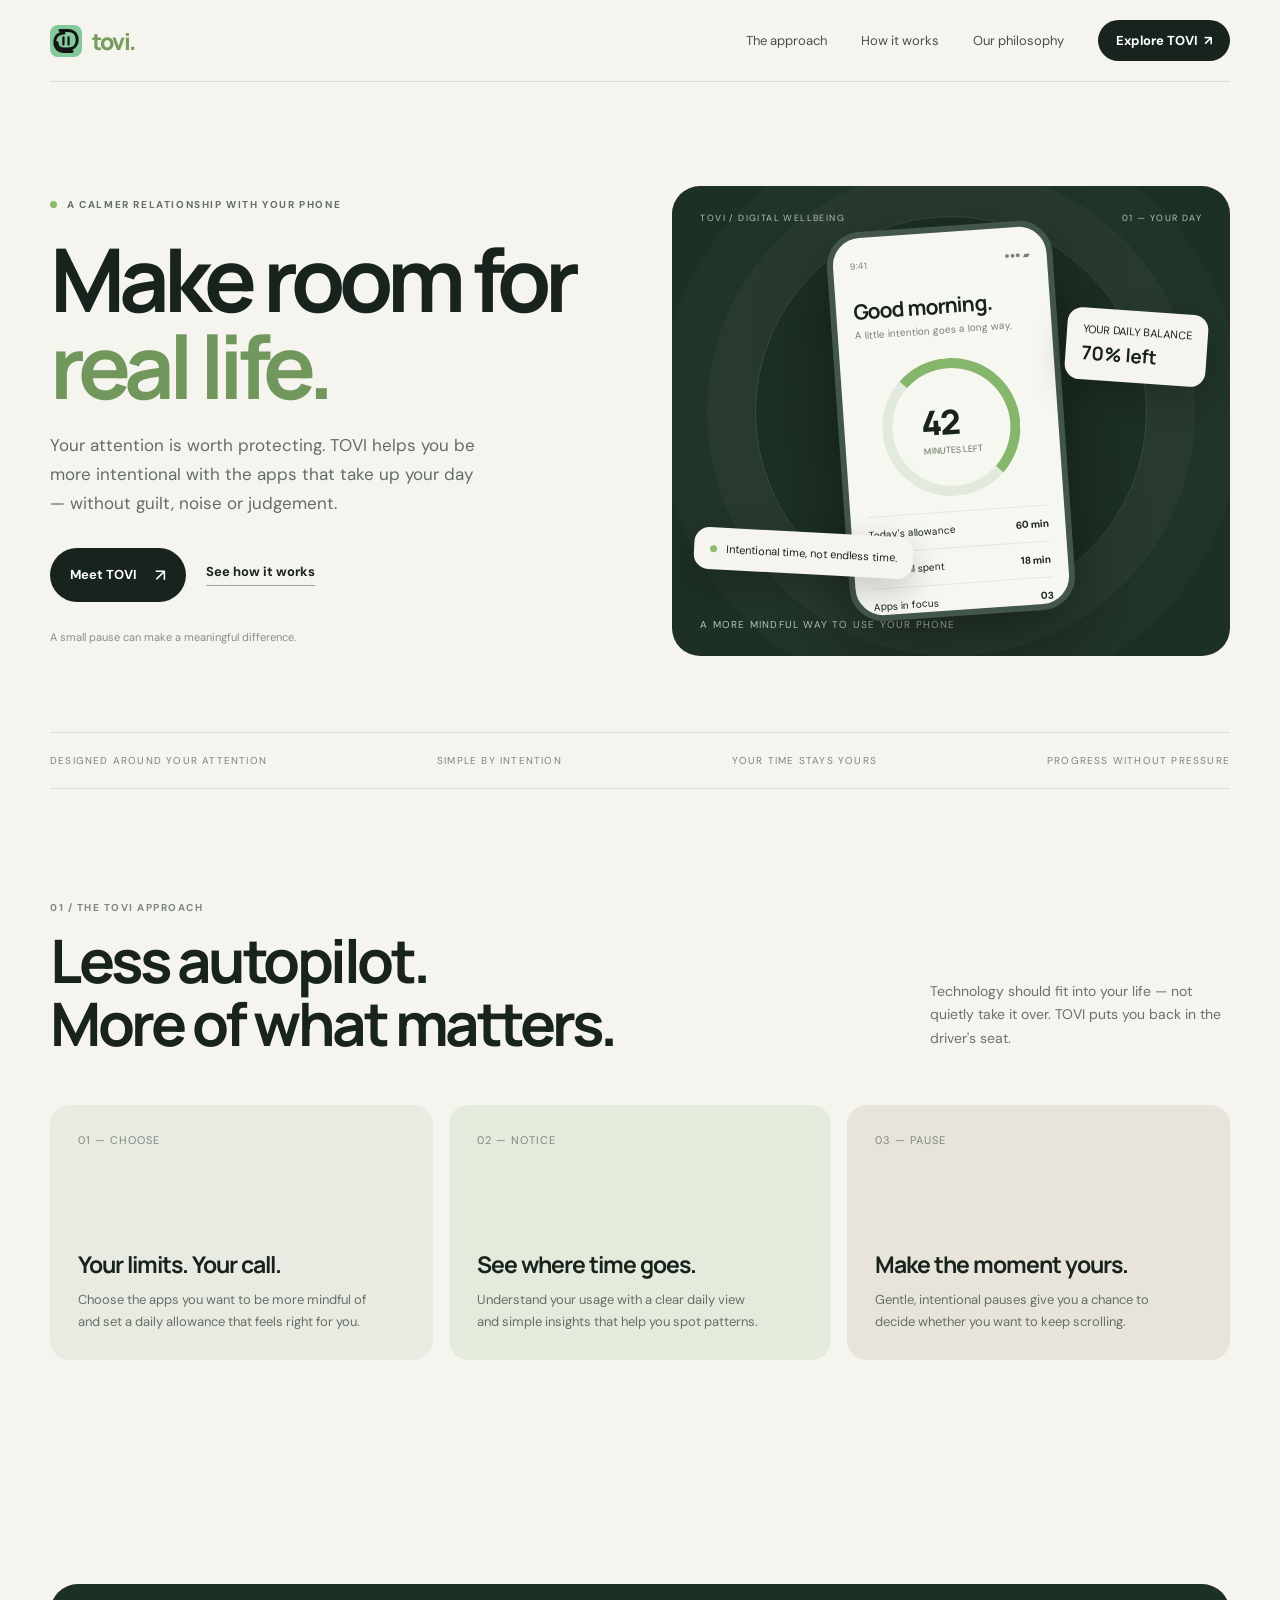
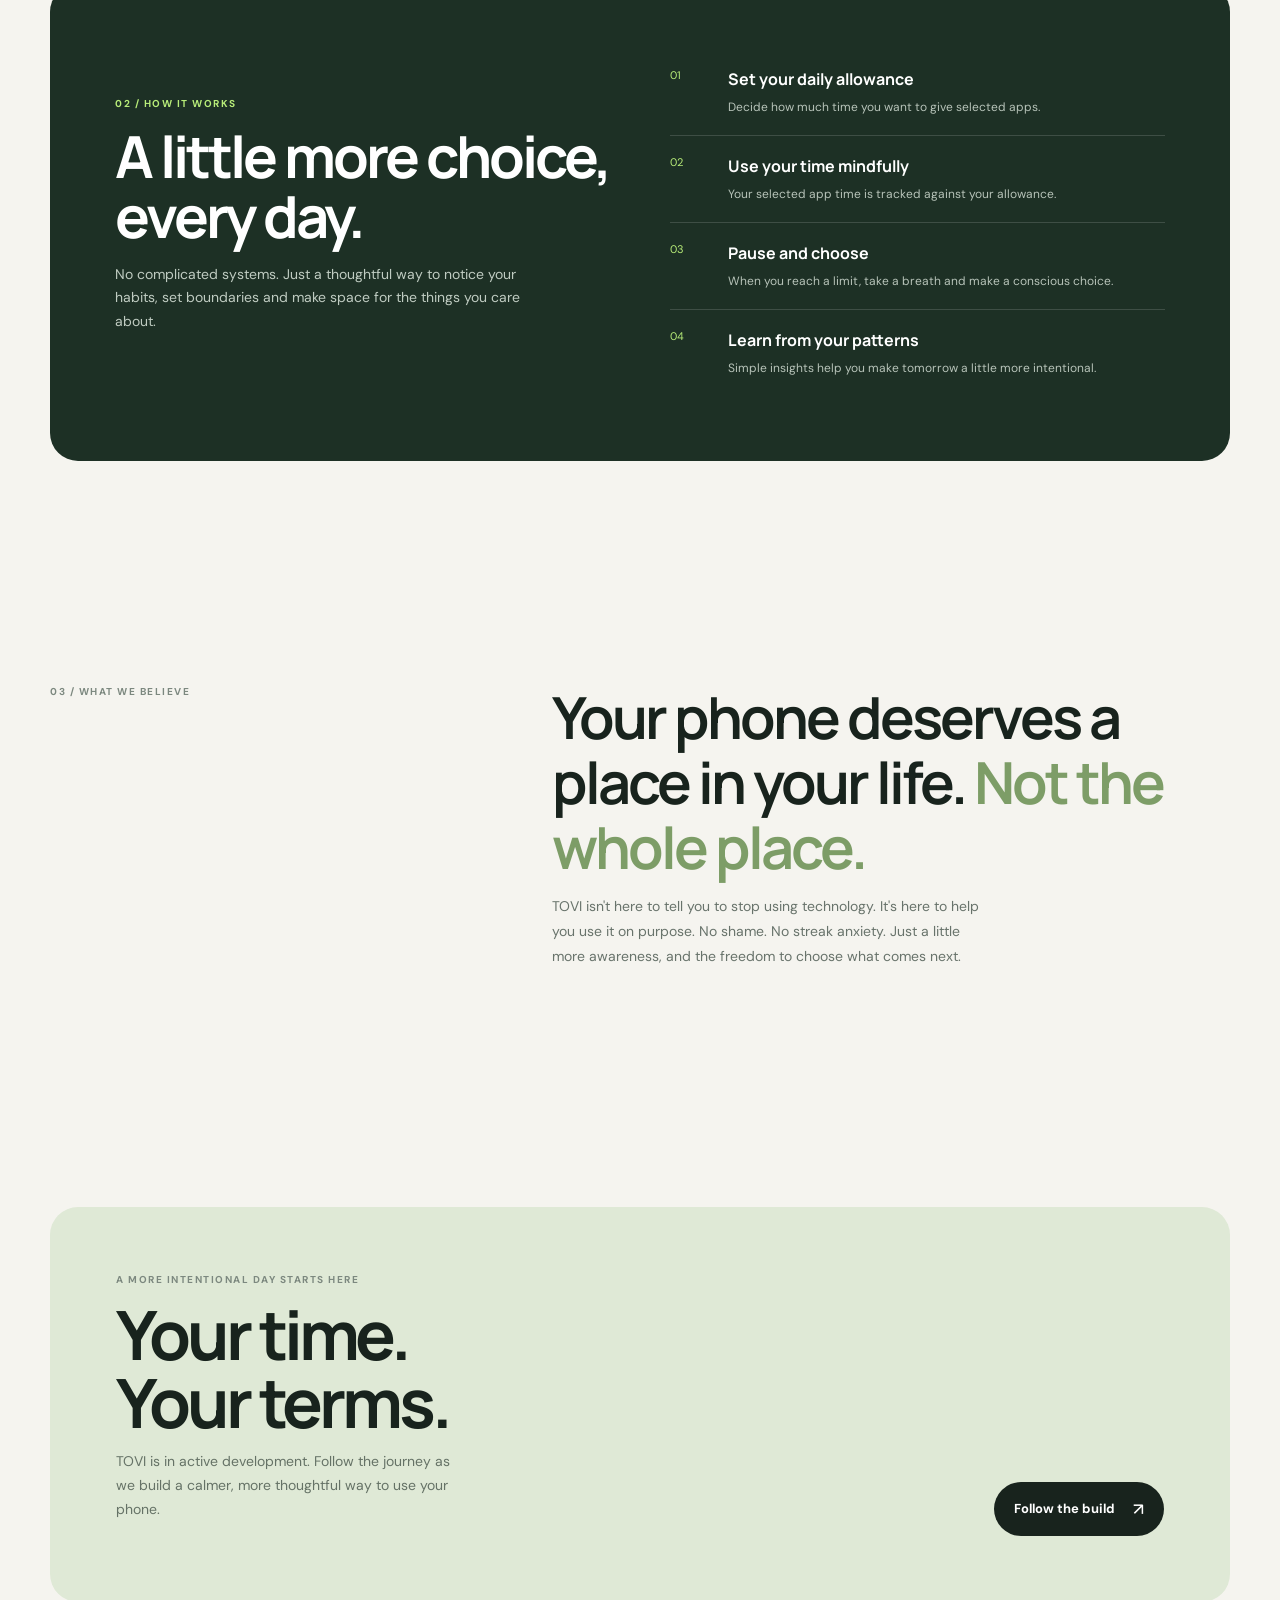
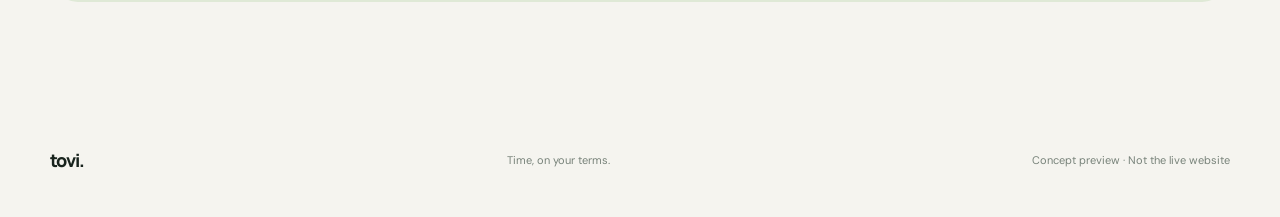
==== concepts/rilo-inspired/index.html @ cfcc13c3 "Add separate Rilo-inspired TOVI website concept preview" ====
<!doctype html>
<html lang="en">
<head>
<meta charset="utf-8"><meta name="viewport" content="width=device-width,initial-scale=1">
<meta name="theme-color" content="#f5f4ef">
<title>TOVI — Time, on your terms.</title>
<link rel="preconnect" href="https://fonts.googleapis.com"><link rel="preconnect" href="https://fonts.gstatic.com" crossorigin>
<link href="https://fonts.googleapis.com/css2?family=DM+Sans:wght@400;500;600;700&family=Manrope:wght@400;500;600;700;800&display=swap" rel="stylesheet">
<style>
:root{--paper:#f5f4ef;--ink:#18231d;--muted:#68736b;--line:#dcded6;--green:#b8ed79;--deep:#1d3025;--white:#fffefa;--orange:#df805a;--display:Manrope,sans-serif;--body:"DM Sans",sans-serif}
*{box-sizing:border-box}html{scroll-behavior:smooth}body{margin:0;background:var(--paper);color:var(--ink);font-family:var(--body);-webkit-font-smoothing:antialiased}a{color:inherit;text-decoration:none}.wrap{width:min(1180px,calc(100% - 64px));margin:auto}
header{height:82px;display:flex;align-items:center;justify-content:space-between;border-bottom:1px solid var(--line)}.brand{display:flex;align-items:center;gap:10px;font:800 23px var(--display);letter-spacing:-1.4px}.brand img{width:32px;height:32px}.brand span{color:#789c5c}.nav{display:flex;align-items:center;gap:34px;font-size:13px;color:#465149}.nav .cta{padding:12px 18px;background:var(--ink);color:white;border-radius:999px;font-weight:700}
.hero{padding:86px 0 58px;display:grid;grid-template-columns:1.02fr .98fr;gap:42px;align-items:center;min-height:650px}.eyebrow{display:flex;align-items:center;gap:10px;text-transform:uppercase;font-size:10px;font-weight:700;letter-spacing:1.6px;color:#627066}.dot{width:7px;height:7px;background:#8dbb65;border-radius:50%}.hero h1{font:700 clamp(54px,7vw,88px)/.99 var(--display);letter-spacing:-6px;margin:24px 0 22px;max-width:650px}.hero h1 em{font-style:normal;color:#72975c}.hero-copy>p{font-size:17px;line-height:1.7;color:#626e65;max-width:440px;margin:0 0 30px}.actions{display:flex;align-items:center;gap:20px}.button{display:inline-flex;align-items:center;gap:18px;background:var(--ink);color:white;padding:16px 20px;border-radius:999px;font-size:13px;font-weight:700}.button b{font-size:17px;font-weight:500}.text-link{font-size:13px;font-weight:700;border-bottom:1px solid #9ba59b;padding-bottom:5px}.hero-note{font-size:11px;color:#849087;margin-top:28px}
.visual{background:var(--deep);border-radius:28px;min-height:470px;position:relative;overflow:hidden;padding:28px;color:white;display:flex;align-items:center;justify-content:center}.visual:before{content:"";position:absolute;width:390px;height:390px;border:1px solid #ffffff20;border-radius:50%;left:50%;top:48%;transform:translate(-50%,-50%);box-shadow:0 0 0 48px #ffffff08,0 0 0 96px #ffffff05}.visual-label{position:absolute;top:26px;left:28px;right:28px;display:flex;justify-content:space-between;color:#b6c4b8;font-size:9px;letter-spacing:1.4px}.phone{width:226px;height:390px;background:#f7f7f1;border:6px solid #43564a;border-radius:34px;position:relative;z-index:1;color:var(--ink);padding:22px 17px;box-shadow:0 25px 70px #0006;transform:rotate(-4deg)}.phone-top{display:flex;justify-content:space-between;font-size:9px;color:#778278}.phone h3{font:700 21px var(--display);letter-spacing:-.8px;margin:25px 0 4px}.phone .sub{font-size:10px;color:#758078}.ring{width:138px;height:138px;border-radius:50%;border:10px solid #e2e9dd;border-top-color:#86b66b;border-right-color:#86b66b;margin:22px auto 15px;display:grid;place-items:center}.ring strong{font:800 34px var(--display);letter-spacing:-2px}.ring small{display:block;font:500 9px var(--body);color:#748071;text-align:center;letter-spacing:0}.mini-row{display:flex;justify-content:space-between;padding:11px 0;border-top:1px solid #e3e7df;font-size:10px}.mini-row b{font-weight:700}.visual-caption{position:absolute;bottom:25px;left:28px;font-size:10px;letter-spacing:1.2px;color:#b6c4b8}.float-card{position:absolute;z-index:2;background:#f5f4ef;color:var(--ink);padding:14px 16px;border-radius:15px;box-shadow:0 12px 35px #0003;font-size:11px}.float-card strong{display:block;font:700 19px var(--display);margin-top:4px}.float-one{right:23px;top:125px;transform:rotate(4deg)}.float-two{left:22px;bottom:82px;transform:rotate(3deg)}.float-two i{display:inline-block;width:7px;height:7px;background:#8fbd70;border-radius:50%;margin-right:6px}
.trust{border-top:1px solid var(--line);border-bottom:1px solid var(--line);padding:21px 0;display:flex;justify-content:space-between;gap:20px;color:#7a857d;font-size:10px;letter-spacing:1.2px;text-transform:uppercase}
.section{padding:112px 0}.section-head{display:flex;justify-content:space-between;align-items:end;gap:30px;margin-bottom:50px}.kicker{font-size:10px;letter-spacing:1.5px;color:#7c887f;text-transform:uppercase;font-weight:700}.section h2{font:700 clamp(38px,5vw,60px)/1.05 var(--display);letter-spacing:-3.5px;margin:15px 0 0;max-width:650px}.section-head>p{max-width:300px;color:#68736b;line-height:1.7;font-size:14px;margin:0 0 4px}
.features{display:grid;grid-template-columns:repeat(3,1fr);gap:16px}.feature{background:#e9ebe3;border-radius:20px;padding:28px;min-height:255px;display:flex;flex-direction:column;justify-content:space-between}.feature:nth-child(2){background:#e4ebdc}.feature:nth-child(3){background:#e8e4db}.feature .num{font-size:11px;color:#7a887d;letter-spacing:1px}.feature h3{font:700 23px var(--display);letter-spacing:-1px;margin:0 0 9px}.feature p{font-size:13px;line-height:1.65;color:#657067;margin:0;max-width:290px}
.dark-band{background:var(--deep);color:white;border-radius:28px;padding:65px;display:grid;grid-template-columns:1fr 1fr;gap:60px;align-items:center}.dark-band h2{font:700 clamp(38px,5vw,58px)/1.04 var(--display);letter-spacing:-3px;margin:16px 0}.dark-band p{color:#c0ccc2;line-height:1.7;font-size:14px;max-width:420px}.steps{display:grid;gap:0}.step{display:grid;grid-template-columns:42px 1fr;gap:16px;padding:19px 0;border-bottom:1px solid #ffffff25}.step:last-child{border:0}.step span{color:#b8ed79;font-size:11px}.step strong{display:block;font:700 16px var(--display);margin-bottom:5px}.step small{color:#b7c3b9;font-size:12px;line-height:1.5}
.manifesto{display:grid;grid-template-columns:.8fr 1.2fr;gap:50px;align-items:start}.manifesto blockquote{margin:0;font:650 clamp(35px,5vw,58px)/1.12 var(--display);letter-spacing:-3px}.manifesto blockquote em{font-style:normal;color:#7d9d67}.manifesto p{color:#68736b;line-height:1.8;font-size:14px;max-width:430px;margin-top:14px}
.bottom{background:#dfe9d6;border-radius:28px;padding:66px;display:flex;align-items:end;justify-content:space-between;gap:30px}.bottom h2{font:700 clamp(42px,6vw,68px)/1 var(--display);letter-spacing:-4px;margin:14px 0 0;max-width:620px}.bottom p{color:#657266;font-size:14px;line-height:1.7;max-width:350px}
footer{padding:34px 0 45px;display:flex;justify-content:space-between;align-items:center;color:#778279;font-size:11px}.footer-brand{font:800 18px var(--display);color:var(--ink);letter-spacing:-1px}
@media(max-width:800px){.wrap{width:min(100% - 36px,600px)}header{height:70px}.nav a:not(.cta){display:none}.hero{padding:60px 0 40px;grid-template-columns:1fr;gap:40px;min-height:0}.hero h1{letter-spacing:-4px}.visual{min-height:440px}.trust{flex-wrap:wrap;justify-content:center;text-align:center}.section{padding:78px 0}.section-head{display:block}.section-head>p{margin-top:18px}.features{grid-template-columns:1fr}.feature{min-height:205px}.dark-band{padding:34px 26px;grid-template-columns:1fr;gap:30px}.manifesto{grid-template-columns:1fr;gap:25px}.bottom{padding:38px 27px;display:block}.bottom .button{margin-top:20px}footer{gap:20px;flex-wrap:wrap}}
@media(prefers-reduced-motion:no-preference){.button,.text-link,.feature{transition:transform .25s ease,background .25s ease}.button:hover{transform:translateY(-3px)}.feature:hover{transform:translateY(-4px)}}
</style>
</head>
<body>
<div class="wrap">
<header><a class="brand" href="#"><img src="../../assets/tovi-mark.svg" alt=""><span>tovi.</span></a><nav class="nav"><a href="#approach">The approach</a><a href="#how">How it works</a><a href="#why">Our philosophy</a><a class="cta" href="#download">Explore TOVI&nbsp; ↗</a></nav></header>
<main>
<section class="hero">
<div class="hero-copy"><div class="eyebrow"><i class="dot"></i> A calmer relationship with your phone</div><h1>Make room for <em>real life.</em></h1><p>Your attention is worth protecting. TOVI helps you be more intentional with the apps that take up your day — without guilt, noise or judgement.</p><div class="actions"><a class="button" href="#approach">Meet TOVI <b>↗</b></a><a class="text-link" href="#how">See how it works</a></div><div class="hero-note">A small pause can make a meaningful difference.</div></div>
<div class="visual"><div class="visual-label"><span>TOVI / DIGITAL WELLBEING</span><span>01 — YOUR DAY</span></div><div class="phone"><div class="phone-top"><span>9:41</span><span>●●●  ▰</span></div><h3>Good morning.</h3><div class="sub">A little intention goes a long way.</div><div class="ring"><div><strong>42</strong><small>MINUTES LEFT</small></div></div><div class="mini-row"><span>Today's allowance</span><b>60 min</b></div><div class="mini-row"><span>Time well spent</span><b>18 min</b></div><div class="mini-row"><span>Apps in focus</span><b>03</b></div></div><div class="float-card float-one">YOUR DAILY BALANCE<strong>70% left</strong></div><div class="float-card float-two"><i></i> Intentional time, not endless time.</div><div class="visual-caption">A MORE MINDFUL WAY TO USE YOUR PHONE</div></div>
</section>
<div class="trust"><span>Designed around your attention</span><span>Simple by intention</span><span>Your time stays yours</span><span>Progress without pressure</span></div>
<section class="section" id="approach"><div class="section-head"><div><div class="kicker">01 / THE TOVI APPROACH</div><h2>Less autopilot.<br>More of what matters.</h2></div><p>Technology should fit into your life — not quietly take it over. TOVI puts you back in the driver's seat.</p></div><div class="features"><article class="feature"><div class="num">01 — CHOOSE</div><div><h3>Your limits. Your call.</h3><p>Choose the apps you want to be more mindful of and set a daily allowance that feels right for you.</p></div></article><article class="feature"><div class="num">02 — NOTICE</div><div><h3>See where time goes.</h3><p>Understand your usage with a clear daily view and simple insights that help you spot patterns.</p></div></article><article class="feature"><div class="num">03 — PAUSE</div><div><h3>Make the moment yours.</h3><p>Gentle, intentional pauses give you a chance to decide whether you want to keep scrolling.</p></div></article></div></section>
<section class="section" id="how"><div class="dark-band"><div><div class="kicker" style="color:#b8ed79">02 / HOW IT WORKS</div><h2>A little more choice, every day.</h2><p>No complicated systems. Just a thoughtful way to notice your habits, set boundaries and make space for the things you care about.</p></div><div class="steps"><div class="step"><span>01</span><div><strong>Set your daily allowance</strong><small>Decide how much time you want to give selected apps.</small></div></div><div class="step"><span>02</span><div><strong>Use your time mindfully</strong><small>Your selected app time is tracked against your allowance.</small></div></div><div class="step"><span>03</span><div><strong>Pause and choose</strong><small>When you reach a limit, take a breath and make a conscious choice.</small></div></div><div class="step"><span>04</span><div><strong>Learn from your patterns</strong><small>Simple insights help you make tomorrow a little more intentional.</small></div></div></div></div></section>
<section class="section" id="why"><div class="manifesto"><div><div class="kicker">03 / WHAT WE BELIEVE</div></div><div><blockquote>Your phone deserves a place in your life. <em>Not the whole place.</em></blockquote><p>TOVI isn't here to tell you to stop using technology. It's here to help you use it on purpose. No shame. No streak anxiety. Just a little more awareness, and the freedom to choose what comes next.</p></div></div></section>
<section class="section" id="download"><div class="bottom"><div><div class="kicker">A MORE INTENTIONAL DAY STARTS HERE</div><h2>Your time.<br>Your terms.</h2><p>TOVI is in active development. Follow the journey as we build a calmer, more thoughtful way to use your phone.</p></div><a class="button" href="https://github.com/iy367-ux/TOVI" target="_blank" rel="noopener">Follow the build <b>↗</b></a></div></section>
</main>
<footer><div class="footer-brand">tovi.</div><span>Time, on your terms.</span><span>Concept preview · Not the live website</span></footer>
</div>
</body>
</html>
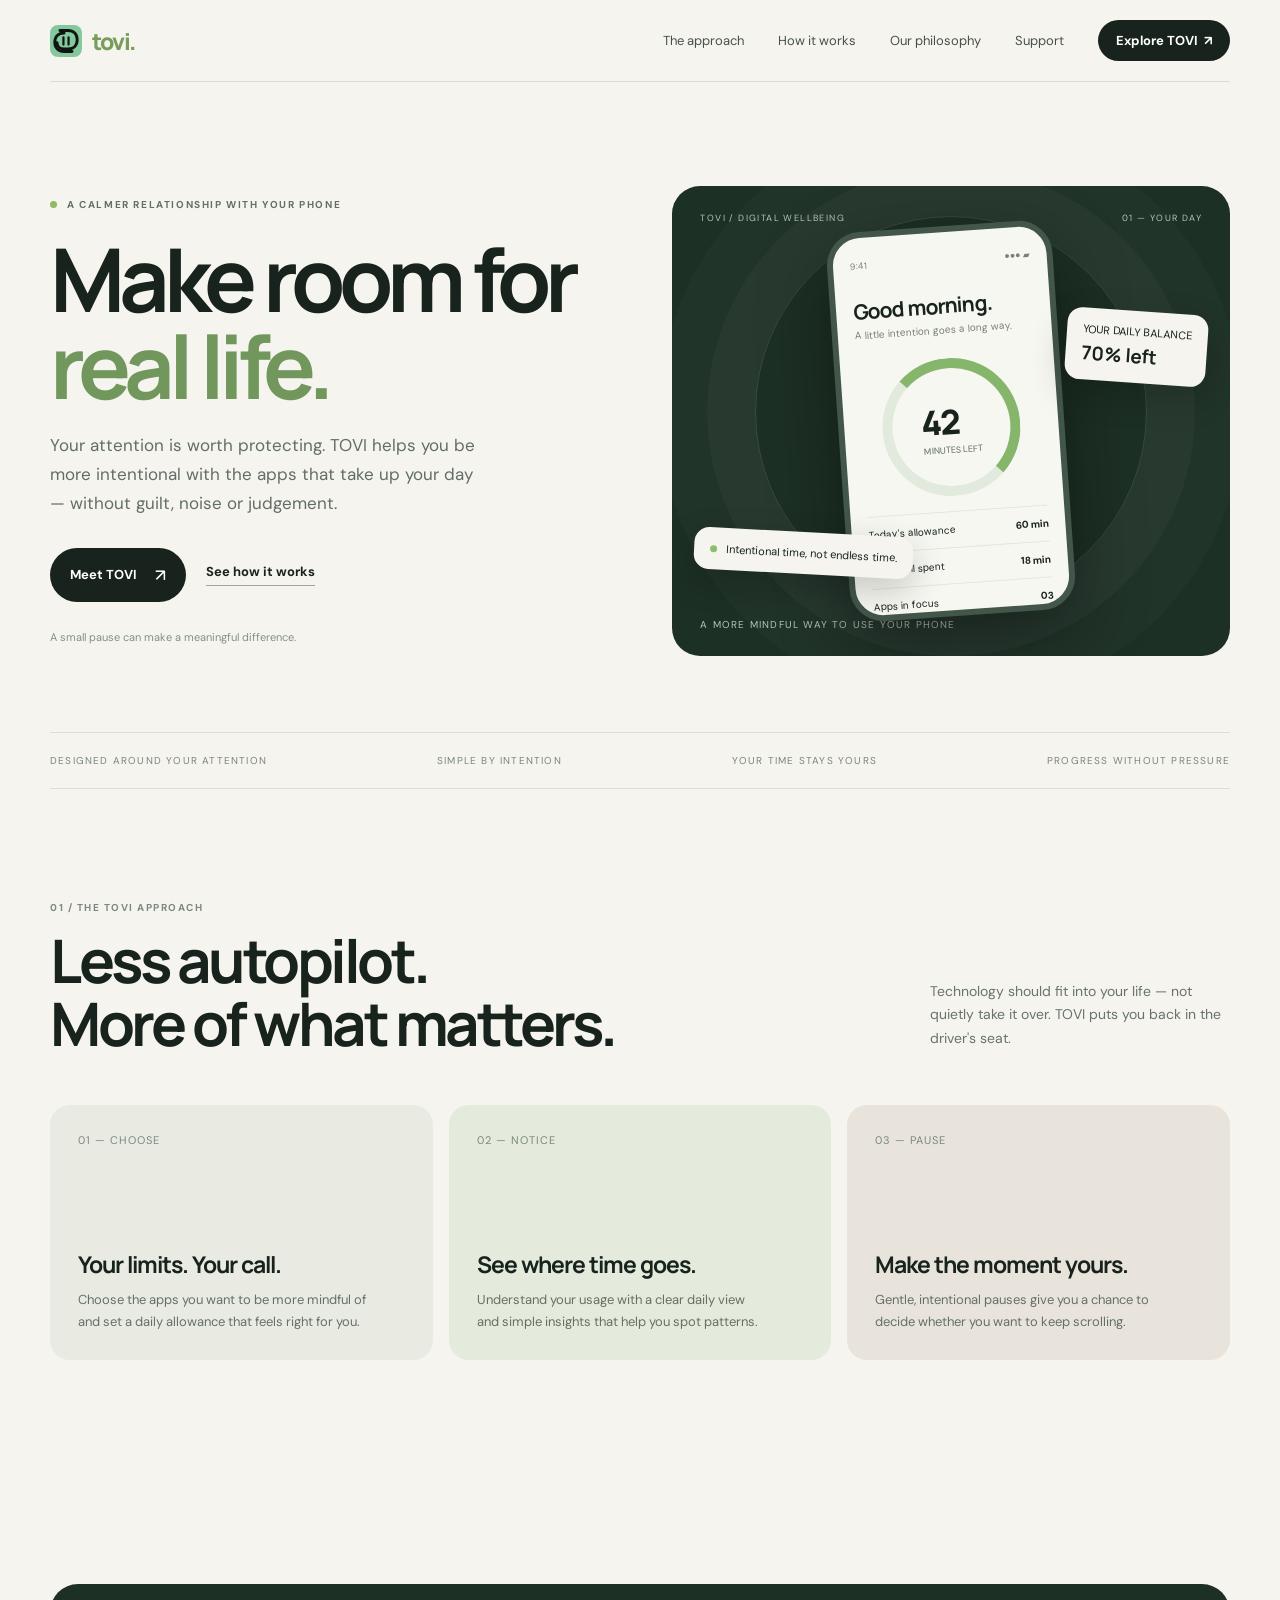
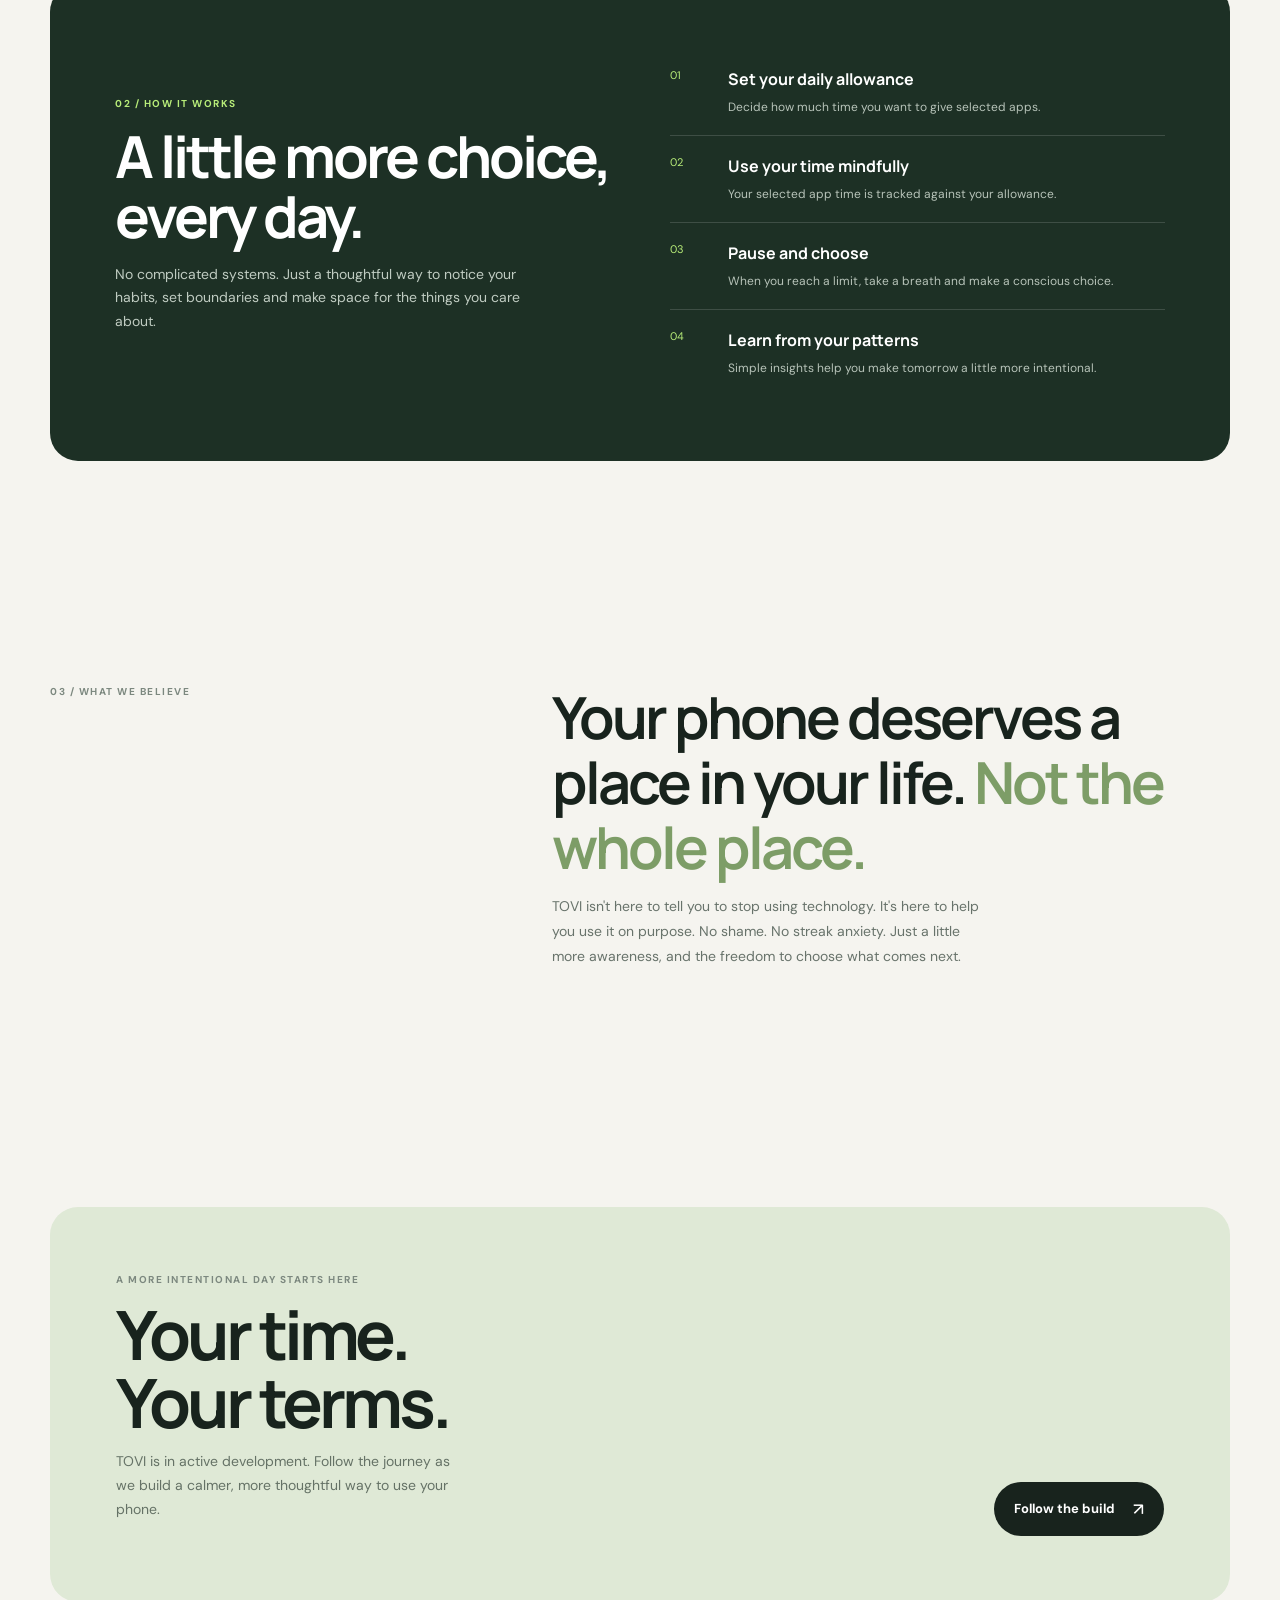
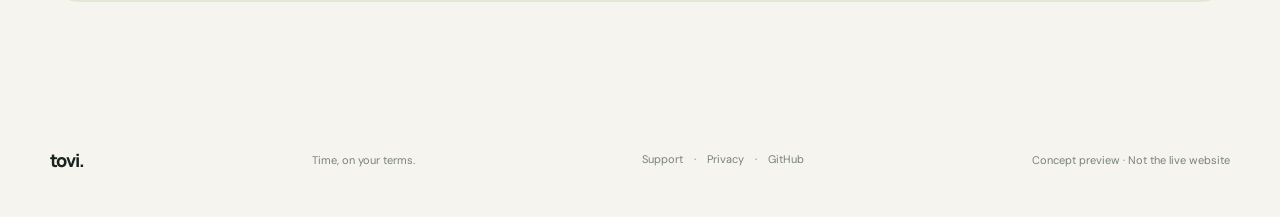
==== commit f66dbae7: "Connect concept homepage to support and privacy pages" ====
--- a/concepts/rilo-inspired/index.html
+++ b/concepts/rilo-inspired/index.html
@@ -25,7 +25,7 @@
 </head>
 <body>
 <div class="wrap">
-<header><a class="brand" href="#"><img src="../../assets/tovi-mark.svg" alt=""><span>tovi.</span></a><nav class="nav"><a href="#approach">The approach</a><a href="#how">How it works</a><a href="#why">Our philosophy</a><a class="cta" href="#download">Explore TOVI&nbsp; ↗</a></nav></header>
+<header><a class="brand" href="#"><img src="../../assets/tovi-mark.svg" alt=""><span>tovi.</span></a><nav class="nav"><a href="#approach">The approach</a><a href="#how">How it works</a><a href="#why">Our philosophy</a><a href="./support.html">Support</a><a class="cta" href="#download">Explore TOVI&nbsp; ↗</a></nav></header>
 <main>
 <section class="hero">
 <div class="hero-copy"><div class="eyebrow"><i class="dot"></i> A calmer relationship with your phone</div><h1>Make room for <em>real life.</em></h1><p>Your attention is worth protecting. TOVI helps you be more intentional with the apps that take up your day — without guilt, noise or judgement.</p><div class="actions"><a class="button" href="#approach">Meet TOVI <b>↗</b></a><a class="text-link" href="#how">See how it works</a></div><div class="hero-note">A small pause can make a meaningful difference.</div></div>
@@ -37,7 +37,7 @@
 <section class="section" id="why"><div class="manifesto"><div><div class="kicker">03 / WHAT WE BELIEVE</div></div><div><blockquote>Your phone deserves a place in your life. <em>Not the whole place.</em></blockquote><p>TOVI isn't here to tell you to stop using technology. It's here to help you use it on purpose. No shame. No streak anxiety. Just a little more awareness, and the freedom to choose what comes next.</p></div></div></section>
 <section class="section" id="download"><div class="bottom"><div><div class="kicker">A MORE INTENTIONAL DAY STARTS HERE</div><h2>Your time.<br>Your terms.</h2><p>TOVI is in active development. Follow the journey as we build a calmer, more thoughtful way to use your phone.</p></div><a class="button" href="https://github.com/iy367-ux/TOVI" target="_blank" rel="noopener">Follow the build <b>↗</b></a></div></section>
 </main>
-<footer><div class="footer-brand">tovi.</div><span>Time, on your terms.</span><span>Concept preview · Not the live website</span></footer>
+<footer><div class="footer-brand">tovi.</div><span>Time, on your terms.</span><span><a href="./support.html">Support</a>　·　<a href="./privacy.html">Privacy</a>　·　<a href="https://github.com/iy367-ux/TOVI" target="_blank" rel="noopener">GitHub</a></span><span>Concept preview · Not the live website</span></footer>
 </div>
 </body>
 </html>
